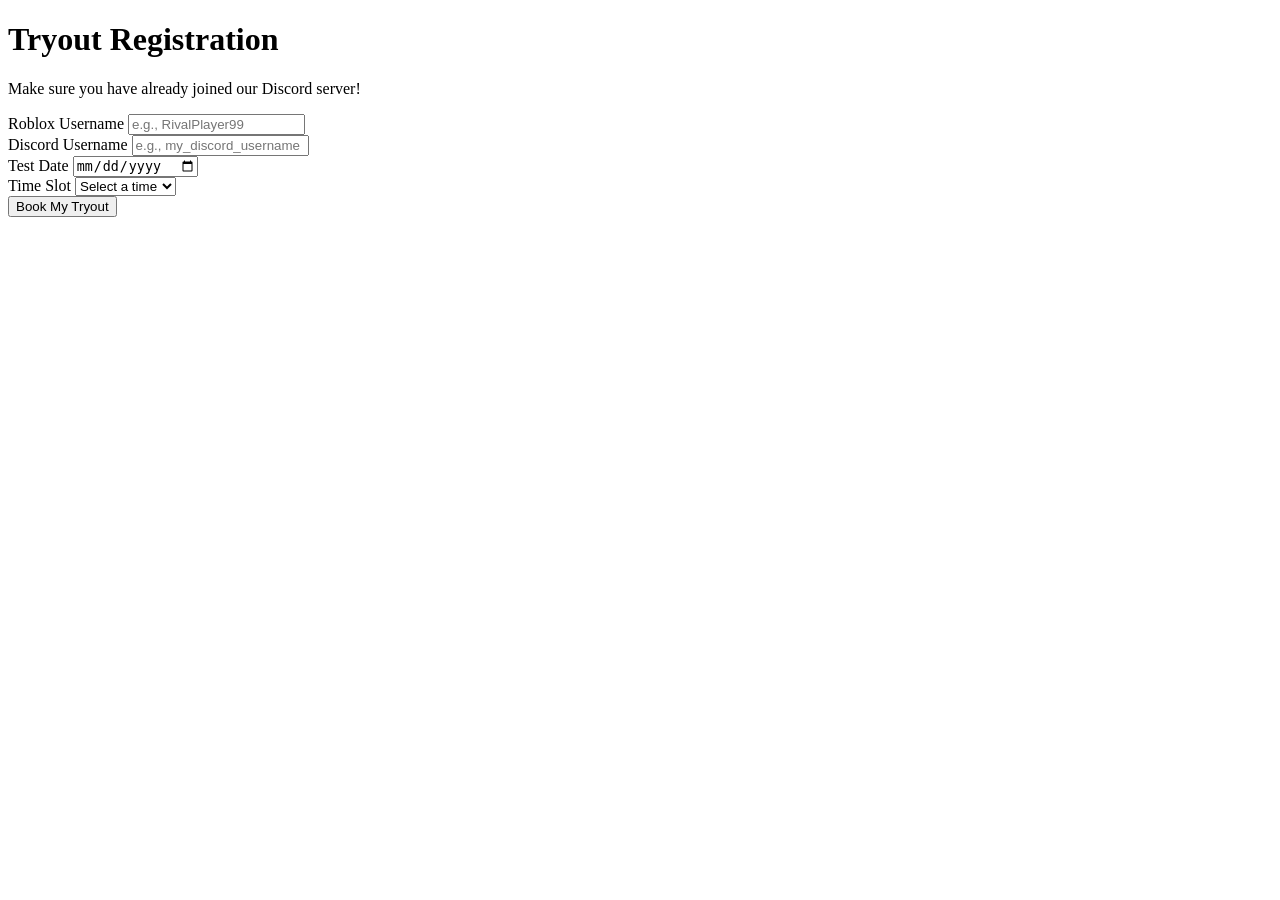
==== index.html @ 13860436 "Create index.html" ====
<!DOCTYPE html>
<html lang="en">
<head>
    <meta charset="UTF-8">
    <meta name="viewport" content="width=device-width, initial-scale=1.0">
    <title>Recruitment - RF1</title>
    <link rel="stylesheet" href="style.css">
</head>
<body>
    <div class="form-container">
        <h1>Tryout Registration</h1>
        <p class="subtitle">Make sure you have already joined our Discord server!</p>
        
        <!-- Connected to Formspree for email delivery -->
        <form action="https://formspree.io/f/mgaojaoy" method="POST">
            
            <div class="input-group">
                <label for="roblox">Roblox Username</label>
                <input type="text" id="roblox" name="Roblox Username" placeholder="e.g., RivalPlayer99" required>
            </div>

            <div class="input-group">
                <label for="discord">Discord Username</label>
                <input type="text" id="discord" name="Discord Username" placeholder="e.g., my_discord_username" required>
            </div>

            <div class="input-group">
                <label for="date">Test Date</label>
                <input type="date" id="date" name="Test Date" required>
            </div>

            <div class="input-group">
                <label for="time">Time Slot</label>
                <select id="time" name="Time Slot" required>
                    <option value="" disabled selected>Select a time</option>
                    <option value="14:00 - 15:00">14:00 - 15:00</option>
                    <option value="15:00 - 16:00">15:00 - 16:00</option>
                    <option value="16:00 - 17:00">16:00 - 17:00</option>
                    <option value="18:00 - 19:00">18:00 - 19:00</option>
                    <option value="20:00 - 21:00">20:00 - 21:00</option>
                </select>
            </div>

            <button type="submit">Book My Tryout</button>
        </form>
    </div>

    <script src="script.js"></script>
</body>
</html>
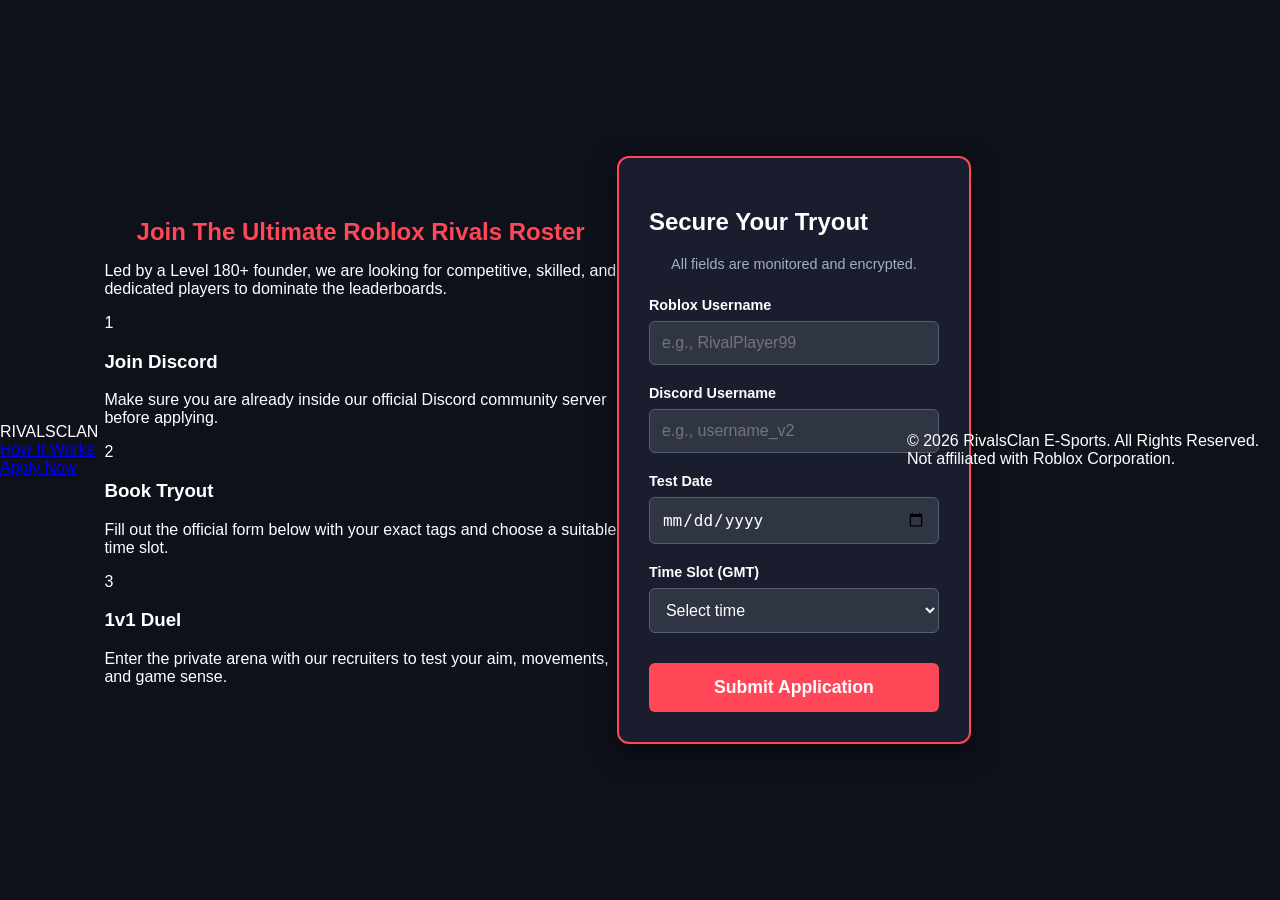
==== commit 72955c46: "Update index.html" ====
--- a/index.html
+++ b/index.html
@@ -3,47 +3,95 @@
 <head>
     <meta charset="UTF-8">
     <meta name="viewport" content="width=device-width, initial-scale=1.0">
-    <title>Recruitment - RF1</title>
+    <title>Roblox Rivals - Clan Recruitment</title>
     <link rel="stylesheet" href="style.css">
 </head>
 <body>
-    <div class="form-container">
-        <h1>Tryout Registration</h1>
-        <p class="subtitle">Make sure you have already joined our Discord server!</p>
-        
-        <!-- Connected to Formspree for email delivery -->
-        <form action="https://formspree.io/f/mgaojaoy" method="POST">
+
+    <!-- HEADER / NAVIGATION -->
+    <header class="main-header">
+        <div class="logo">RIVALS<span>CLAN</span></div>
+        <nav class="nav-links">
+            <a href="#how-it-works">How It Works</a>
+            <a href="#apply-form">Apply Now</a>
+        </nav>
+    </header>
+
+    <!-- HERO SECTION (EXPLANATIONS) -->
+    <section class="hero-section" id="how-it-works">
+        <div class="hero-content">
+            <h1>Join The Ultimate <span>Roblox Rivals</span> Roster</h1>
+            <p class="hero-desc">Led by a Level 180+ founder, we are looking for competitive, skilled, and dedicated players to dominate the leaderboards.</p>
             
-            <div class="input-group">
-                <label for="roblox">Roblox Username</label>
-                <input type="text" id="roblox" name="Roblox Username" placeholder="e.g., RivalPlayer99" required>
+            <div class="steps-container">
+                <div class="step-card">
+                    <div class="step-num">1</div>
+                    <h3>Join Discord</h3>
+                    <p>Make sure you are already inside our official Discord community server before applying.</p>
+                </div>
+                <div class="step-card">
+                    <div class="step-num">2</div>
+                    <h3>Book Tryout</h3>
+                    <p>Fill out the official form below with your exact tags and choose a suitable time slot.</p>
+                </div>
+                <div class="step-card">
+                    <div class="step-num">3</div>
+                    <h3>1v1 Duel</h3>
+                    <p>Enter the private arena with our recruiters to test your aim, movements, and game sense.</p>
+                </div>
             </div>
+        </div>
+    </section>
 
-            <div class="input-group">
-                <label for="discord">Discord Username</label>
-                <input type="text" id="discord" name="Discord Username" placeholder="e.g., my_discord_username" required>
-            </div>
+    <!-- FORM SECTION -->
+    <section class="form-section" id="apply-form">
+        <div class="form-container">
+            <h2>Secure Your Tryout</h2>
+            <p class="subtitle">All fields are monitored and encrypted.</p>
+            
+            <form action="https://formspree.io" method="POST">
+                
+                <!-- Redirect to success page after submission -->
+                <input type="hidden" name="_next" value="https://YOUR_GITHUB_USERNAME.github.io/YOUR_REPO_NAME/success.html">
+                
+                <div class="input-group">
+                    <label for="roblox">Roblox Username</label>
+                    <input type="text" id="roblox" name="Roblox Username" placeholder="e.g., RivalPlayer99" required>
+                </div>
 
-            <div class="input-group">
-                <label for="date">Test Date</label>
-                <input type="date" id="date" name="Test Date" required>
-            </div>
+                <div class="input-group">
+                    <label for="discord">Discord Username</label>
+                    <input type="text" id="discord" name="Discord Username" placeholder="e.g., username_v2" required>
+                </div>
 
-            <div class="input-group">
-                <label for="time">Time Slot</label>
-                <select id="time" name="Time Slot" required>
-                    <option value="" disabled selected>Select a time</option>
-                    <option value="14:00 - 15:00">14:00 - 15:00</option>
-                    <option value="15:00 - 16:00">15:00 - 16:00</option>
-                    <option value="16:00 - 17:00">16:00 - 17:00</option>
-                    <option value="18:00 - 19:00">18:00 - 19:00</option>
-                    <option value="20:00 - 21:00">20:00 - 21:00</option>
-                </select>
-            </div>
+                <div class="input-row">
+                    <div class="input-group">
+                        <label for="date">Test Date</label>
+                        <input type="date" id="date" name="Test Date" required>
+                    </div>
 
-            <button type="submit">Book My Tryout</button>
-        </form>
-    </div>
+                    <div class="input-group">
+                        <label for="time">Time Slot (GMT)</label>
+                        <select id="time" name="Time Slot" required>
+                            <option value="" disabled selected>Select time</option>
+                            <option value="14:00 - 15:00">14:00 - 15:00</option>
+                            <option value="15:00 - 16:00">15:00 - 16:00</option>
+                            <option value="16:00 - 17:00">16:00 - 17:00</option>
+                            <option value="18:00 - 19:00">18:00 - 19:00</option>
+                            <option value="20:00 - 21:00">20:00 - 21:00</option>
+                        </select>
+                    </div>
+                </div>
+
+                <button type="submit" class="submit-btn">Submit Application</button>
+            </form>
+        </div>
+    </section>
+
+    <!-- FOOTER -->
+    <footer class="main-footer">
+        <p>&copy; 2026 RivalsClan E-Sports. All Rights Reserved. Not affiliated with Roblox Corporation.</p>
+    </footer>
 
     <script src="script.js"></script>
 </body>
--- a/style.css
+++ b/style.css
@@ -0,0 +1,77 @@
+body {
+    background-color: #0f111a;
+    color: #ffffff;
+    font-family: 'Segoe UI', Tahoma, Geneva, Verdana, sans-serif;
+    display: flex;
+    justify-content: center;
+    align-items: center;
+    min-height: 100vh;
+    margin: 0;
+}
+
+.form-container {
+    background-color: #1a1d2e;
+    padding: 30px;
+    border-radius: 12px;
+    box-shadow: 0 8px 24px rgba(0, 0, 0, 0.5);
+    width: 100%;
+    max-width: 450px;
+    border: 2px solid #ff4757;
+}
+
+h1 {
+    text-align: center;
+    margin-bottom: 5px;
+    color: #ff4757;
+}
+
+.subtitle {
+    text-align: center;
+    font-size: 0.9rem;
+    color: #a4b0be;
+    margin-bottom: 25px;
+}
+
+.input-group {
+    margin-bottom: 20px;
+    display: flex;
+    flex-direction: column;
+}
+
+label {
+    margin-bottom: 8px;
+    font-weight: 600;
+    font-size: 0.9rem;
+}
+
+input, select {
+    background-color: #2f3542;
+    border: 1px solid #57606f;
+    color: white;
+    padding: 12px;
+    border-radius: 6px;
+    font-size: 1rem;
+    outline: none;
+}
+
+input:focus, select:focus {
+    border-color: #ff4757;
+}
+
+button {
+    background-color: #ff4757;
+    color: white;
+    border: none;
+    padding: 14px;
+    width: 100%;
+    border-radius: 6px;
+    font-size: 1.1rem;
+    font-weight: bold;
+    cursor: pointer;
+    transition: background 0.2s;
+    margin-top: 10px;
+}
+
+button:hover {
+    background-color: #ff6b81;
+}
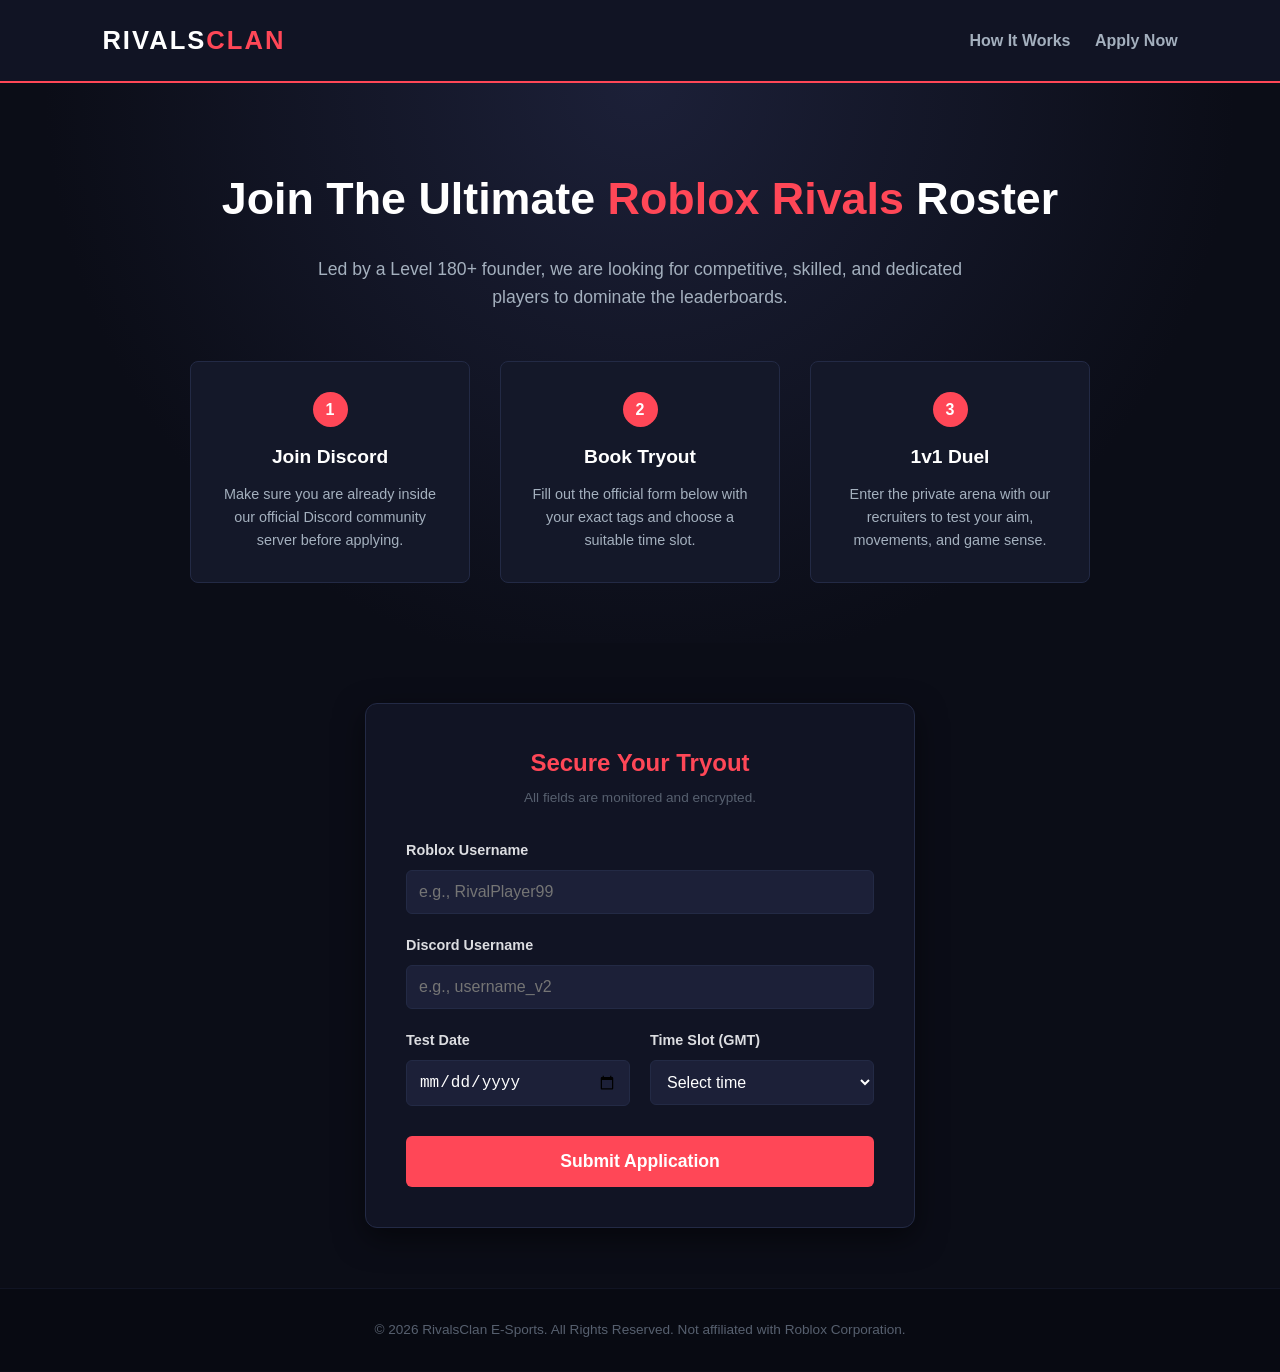
==== commit 79cf4bfa: "Update index.html" ====
--- a/index.html
+++ b/index.html
@@ -49,7 +49,7 @@
             <h2>Secure Your Tryout</h2>
             <p class="subtitle">All fields are monitored and encrypted.</p>
             
-            <form action="https://formspree.io" method="POST">
+            <form action="https://formspree.io/f/mgaojaoy" method="POST">
                 
                 <!-- Redirect to success page after submission -->
                 <input type="hidden" name="_next" value="https://YOUR_GITHUB_USERNAME.github.io/YOUR_REPO_NAME/success.html">
--- a/style.css
+++ b/style.css
@@ -1,35 +1,143 @@
+/* --- GLOBAL STYLES --- */
+* {
+    box-sizing: border-box;
+    margin: 0;
+    padding: 0;
+    scroll-behavior: smooth;
+}
+
 body {
-    background-color: #0f111a;
+    background-color: #0b0d17;
     color: #ffffff;
-    font-family: 'Segoe UI', Tahoma, Geneva, Verdana, sans-serif;
-    display: flex;
-    justify-content: center;
+    font-family: 'Segoe UI', Arial, sans-serif;
+    line-height: 1.6;
+}
+
+/* --- HEADER --- */
+.main-header {
+    display: flex;
+    justify-content: space-between;
     align-items: center;
-    min-height: 100vh;
-    margin: 0;
+    padding: 20px 8%;
+    background-color: #111424;
+    border-bottom: 2px solid #ff4757;
+    position: sticky;
+    top: 0;
+    z-index: 100;
+}
+
+.logo {
+    font-size: 1.6rem;
+    font-weight: 800;
+    letter-spacing: 2px;
+}
+
+.logo span {
+    color: #ff4757;
+}
+
+.nav-links a {
+    color: #a4b0be;
+    text-decoration: none;
+    margin-left: 20px;
+    font-weight: 600;
+    transition: color 0.3s;
+}
+
+.nav-links a:hover {
+    color: #ff4757;
+}
+
+/* --- HERO SECTION --- */
+.hero-section {
+    padding: 80px 8% 60px 8%;
+    text-align: center;
+    background: radial-gradient(circle at top, #1c2038 0%, #0b0d17 70%);
+}
+
+.hero-section h1 {
+    font-size: 2.8rem;
+    margin-bottom: 20px;
+    font-weight: 800;
+}
+
+.hero-section h1 span {
+    color: #ff4757;
+}
+
+.hero-desc {
+    max-width: 700px;
+    margin: 0 auto 50px auto;
+    color: #a4b0be;
+    font-size: 1.1rem;
+}
+
+.steps-container {
+    display: flex;
+    justify-content: center;
+    gap: 30px;
+    flex-wrap: wrap;
+}
+
+.step-card {
+    background-color: #141829;
+    padding: 30px;
+    border-radius: 8px;
+    width: 280px;
+    border: 1px solid #232a45;
+    position: relative;
+}
+
+.step-num {
+    background-color: #ff4757;
+    width: 35px;
+    height: 35px;
+    border-radius: 50%;
+    display: flex;
+    align-items: center;
+    justify-content: center;
+    font-weight: bold;
+    margin: 0 auto 15px auto;
+}
+
+.step-card h3 {
+    margin-bottom: 10px;
+    font-size: 1.2rem;
+}
+
+.step-card p {
+    font-size: 0.9rem;
+    color: #a4b0be;
+}
+
+/* --- FORM SECTION --- */
+.form-section {
+    padding: 60px 8%;
+    display: flex;
+    justify-content: center;
 }
 
 .form-container {
-    background-color: #1a1d2e;
-    padding: 30px;
+    background-color: #111424;
+    padding: 40px;
     border-radius: 12px;
-    box-shadow: 0 8px 24px rgba(0, 0, 0, 0.5);
     width: 100%;
-    max-width: 450px;
-    border: 2px solid #ff4757;
-}
-
-h1 {
-    text-align: center;
+    max-width: 550px;
+    border: 1px solid #232a45;
+    box-shadow: 0 10px 30px rgba(0,0,0,0.5);
+}
+
+.form-container h2 {
+    text-align: center;
+    color: #ff4757;
     margin-bottom: 5px;
-    color: #ff4757;
 }
 
 .subtitle {
     text-align: center;
-    font-size: 0.9rem;
-    color: #a4b0be;
-    margin-bottom: 25px;
+    font-size: 0.85rem;
+    color: #57606f;
+    margin-bottom: 30px;
 }
 
 .input-group {
@@ -38,31 +146,42 @@
     flex-direction: column;
 }
 
+.input-row {
+    display: flex;
+    gap: 20px;
+}
+
+.input-row .input-group {
+    flex: 1;
+}
+
 label {
     margin-bottom: 8px;
+    font-size: 0.9rem;
     font-weight: 600;
-    font-size: 0.9rem;
+    color: #dcdde1;
 }
 
 input, select {
-    background-color: #2f3542;
-    border: 1px solid #57606f;
-    color: white;
+    background-color: #1c2038;
+    border: 1px solid #232a45;
+    color: #fff;
     padding: 12px;
     border-radius: 6px;
     font-size: 1rem;
     outline: none;
+    transition: border 0.3s;
 }
 
 input:focus, select:focus {
     border-color: #ff4757;
 }
 
-button {
+.submit-btn {
     background-color: #ff4757;
     color: white;
     border: none;
-    padding: 14px;
+    padding: 15px;
     width: 100%;
     border-radius: 6px;
     font-size: 1.1rem;
@@ -72,6 +191,91 @@
     margin-top: 10px;
 }
 
-button:hover {
+.submit-btn:hover {
     background-color: #ff6b81;
 }
+
+/* --- FOOTER --- */
+.main-footer {
+    text-align: center;
+    padding: 30px 8%;
+    background-color: #080a12;
+    color: #57606f;
+    font-size: 0.85rem;
+    border-top: 1px solid #111424;
+}
+
+/* --- SUCCESS PAGE SPECIFIC --- */
+.success-wrapper {
+    display: flex;
+    justify-content: center;
+    align-items: center;
+    min-height: 100vh;
+    background-color: #0b0d17;
+    padding: 20px;
+}
+
+.success-card {
+    background-color: #111424;
+    padding: 40px;
+    border-radius: 12px;
+    text-align: center;
+    max-width: 500px;
+    width: 100%;
+    border: 2px solid #2ed573; /* Green theme for success */
+    box-shadow: 0 10px 30px rgba(0,0,0,0.5);
+}
+
+.success-icon {
+    font-size: 3rem;
+    color: #2ed573;
+    margin-bottom: 20px;
+}
+
+.success-card h1 {
+    margin-bottom: 15px;
+    font-size: 2rem;
+}
+
+.success-card p {
+    color: #a4b0be;
+    margin-bottom: 25px;
+}
+
+.next-steps {
+    background-color: #1c2038;
+    padding: 20px;
+    border-radius: 8px;
+    text-align: left;
+    margin-bottom: 30px;
+}
+
+.next-steps h4 {
+    color: #2ed573;
+    margin-bottom: 10px;
+}
+
+.next-steps ul {
+    list-style-position: inside;
+    color: #dcdde1;
+    font-size: 0.9rem;
+}
+
+.next-steps li {
+    margin-bottom: 8px;
+}
+
+.back-btn {
+    display: inline-block;
+    background-color: #232a45;
+    color: white;
+    text-decoration: none;
+    padding: 12px 30px;
+    border-radius: 6px;
+    font-weight: 600;
+    transition: background 0.2s;
+}
+
+.back-btn:hover {
+    background-color: #2f385c;
+}
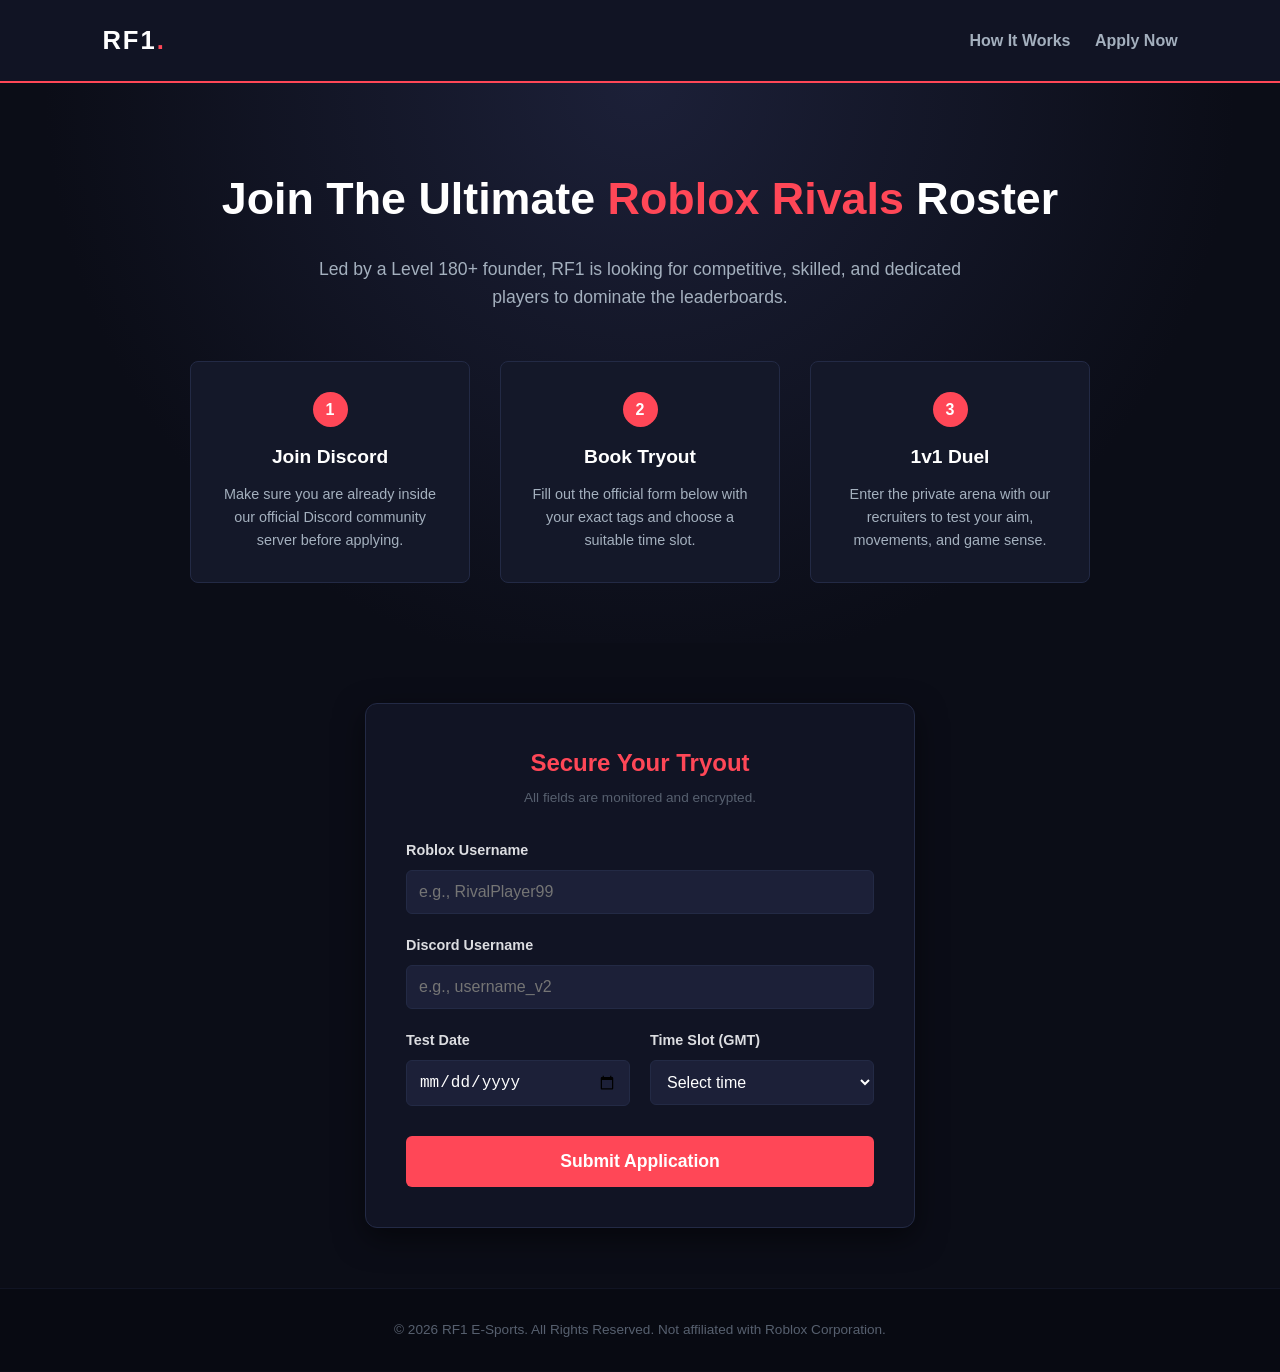
==== commit 190bf565: "Update index.html" ====
--- a/index.html
+++ b/index.html
@@ -3,14 +3,14 @@
 <head>
     <meta charset="UTF-8">
     <meta name="viewport" content="width=device-width, initial-scale=1.0">
-    <title>Roblox Rivals - Clan Recruitment</title>
+    <title>RF1 - Clan Recruitment</title>
     <link rel="stylesheet" href="style.css">
 </head>
 <body>
 
-    <!-- HEADER / NAVIGATION -->
+    <!-- HEADER -->
     <header class="main-header">
-        <div class="logo">RIVALS<span>CLAN</span></div>
+        <div class="logo">RF1<span>.</span></div>
         <nav class="nav-links">
             <a href="#how-it-works">How It Works</a>
             <a href="#apply-form">Apply Now</a>
@@ -21,7 +21,7 @@
     <section class="hero-section" id="how-it-works">
         <div class="hero-content">
             <h1>Join The Ultimate <span>Roblox Rivals</span> Roster</h1>
-            <p class="hero-desc">Led by a Level 180+ founder, we are looking for competitive, skilled, and dedicated players to dominate the leaderboards.</p>
+            <p class="hero-desc">Led by a Level 180+ founder, RF1 is looking for competitive, skilled, and dedicated players to dominate the leaderboards.</p>
             
             <div class="steps-container">
                 <div class="step-card">
@@ -51,7 +51,6 @@
             
             <form action="https://formspree.io/f/mgaojaoy" method="POST">
                 
-                <!-- Redirect to success page after submission -->
                 <input type="hidden" name="_next" value="https://YOUR_GITHUB_USERNAME.github.io/YOUR_REPO_NAME/success.html">
                 
                 <div class="input-group">
@@ -90,7 +89,7 @@
 
     <!-- FOOTER -->
     <footer class="main-footer">
-        <p>&copy; 2026 RivalsClan E-Sports. All Rights Reserved. Not affiliated with Roblox Corporation.</p>
+        <p>&copy; 2026 RF1 E-Sports. All Rights Reserved. Not affiliated with Roblox Corporation.</p>
     </footer>
 
     <script src="script.js"></script>
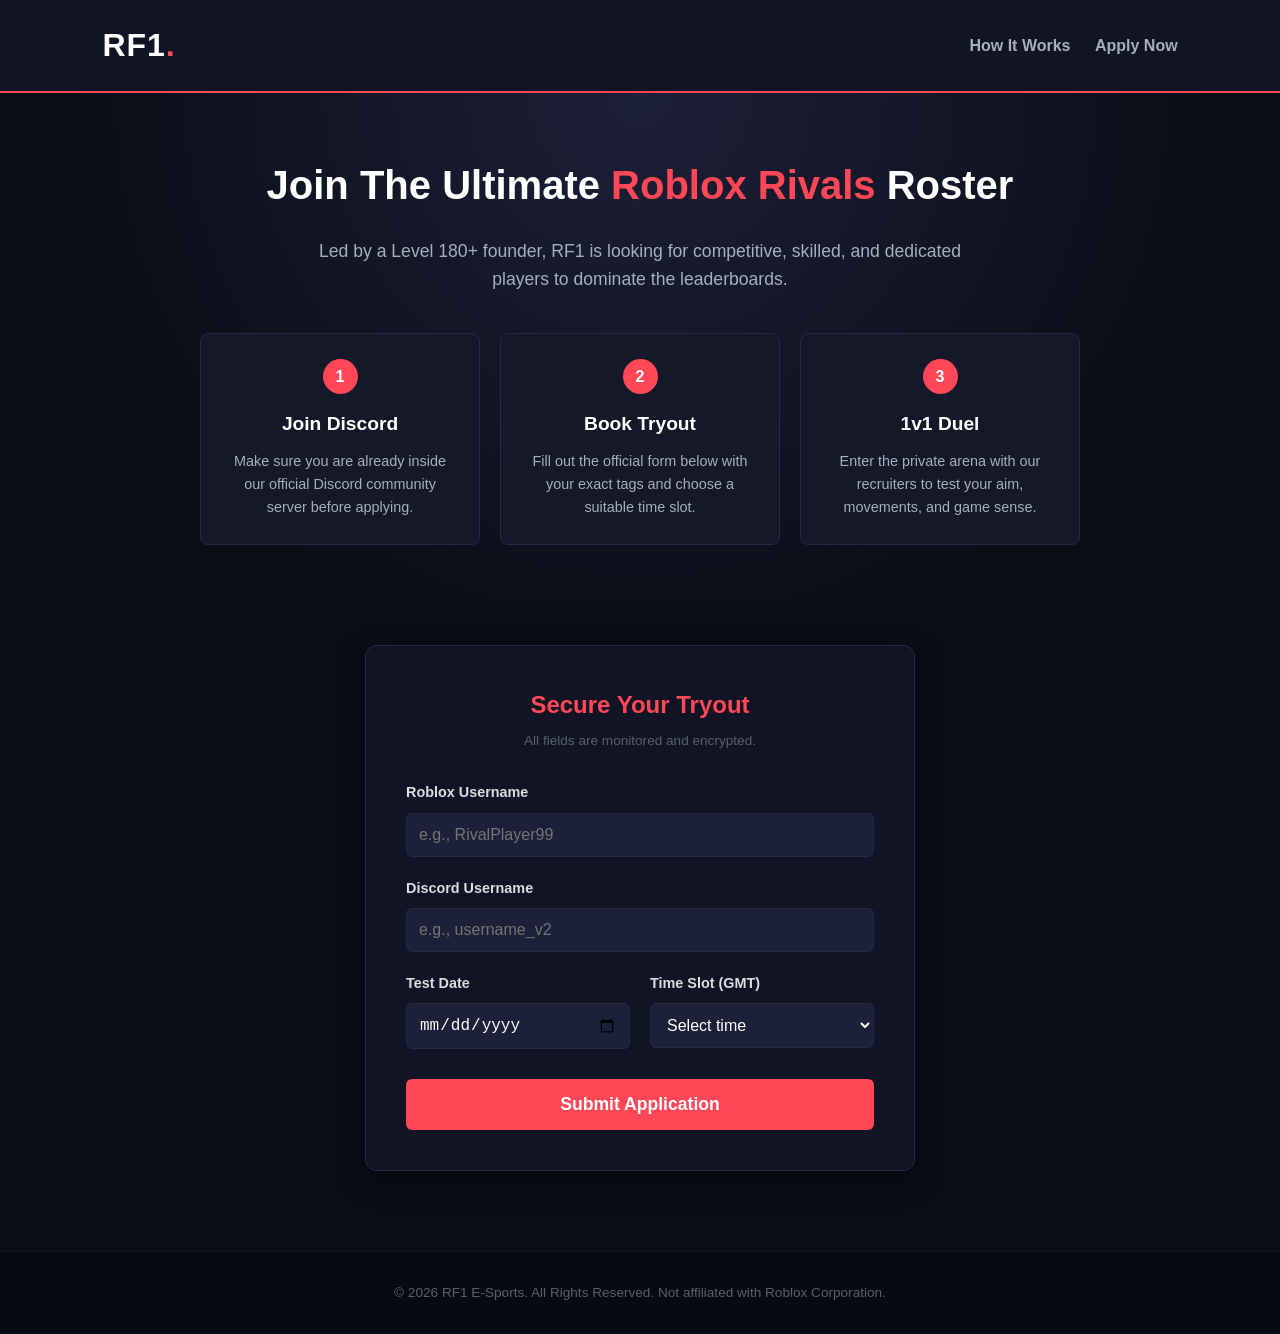
==== commit 9977e70d: "Update index.html" ====
--- a/index.html
+++ b/index.html
@@ -51,7 +51,7 @@
             
             <form action="https://formspree.io/f/mgaojaoy" method="POST">
                 
-                <input type="hidden" name="_next" value="https://YOUR_GITHUB_USERNAME.github.io/YOUR_REPO_NAME/success.html">
+                <input type="hidden" name="_next" value="https://Raf1Off.github.io/success.html">
                 
                 <div class="input-group">
                     <label for="roblox">Roblox Username</label>
--- a/style.css
+++ b/style.css
@@ -21,15 +21,12 @@
     padding: 20px 8%;
     background-color: #111424;
     border-bottom: 2px solid #ff4757;
-    position: sticky;
-    top: 0;
-    z-index: 100;
 }
 
 .logo {
-    font-size: 1.6rem;
-    font-weight: 800;
-    letter-spacing: 2px;
+    font-size: 2rem;
+    font-weight: 900;
+    letter-spacing: 1px;
 }
 
 .logo span {
@@ -50,13 +47,13 @@
 
 /* --- HERO SECTION --- */
 .hero-section {
-    padding: 80px 8% 60px 8%;
+    padding: 60px 8%;
     text-align: center;
     background: radial-gradient(circle at top, #1c2038 0%, #0b0d17 70%);
 }
 
 .hero-section h1 {
-    font-size: 2.8rem;
+    font-size: 2.5rem;
     margin-bottom: 20px;
     font-weight: 800;
 }
@@ -67,7 +64,7 @@
 
 .hero-desc {
     max-width: 700px;
-    margin: 0 auto 50px auto;
+    margin: 0 auto 40px auto;
     color: #a4b0be;
     font-size: 1.1rem;
 }
@@ -75,17 +72,17 @@
 .steps-container {
     display: flex;
     justify-content: center;
-    gap: 30px;
+    gap: 20px;
     flex-wrap: wrap;
+    margin-top: 20px;
 }
 
 .step-card {
     background-color: #141829;
-    padding: 30px;
+    padding: 25px;
     border-radius: 8px;
     width: 280px;
     border: 1px solid #232a45;
-    position: relative;
 }
 
 .step-num {
@@ -112,7 +109,7 @@
 
 /* --- FORM SECTION --- */
 .form-section {
-    padding: 60px 8%;
+    padding: 40px 8% 80px 8%;
     display: flex;
     justify-content: center;
 }
@@ -171,6 +168,7 @@
     font-size: 1rem;
     outline: none;
     transition: border 0.3s;
+    width: 100%;
 }
 
 input:focus, select:focus {
@@ -204,78 +202,3 @@
     font-size: 0.85rem;
     border-top: 1px solid #111424;
 }
-
-/* --- SUCCESS PAGE SPECIFIC --- */
-.success-wrapper {
-    display: flex;
-    justify-content: center;
-    align-items: center;
-    min-height: 100vh;
-    background-color: #0b0d17;
-    padding: 20px;
-}
-
-.success-card {
-    background-color: #111424;
-    padding: 40px;
-    border-radius: 12px;
-    text-align: center;
-    max-width: 500px;
-    width: 100%;
-    border: 2px solid #2ed573; /* Green theme for success */
-    box-shadow: 0 10px 30px rgba(0,0,0,0.5);
-}
-
-.success-icon {
-    font-size: 3rem;
-    color: #2ed573;
-    margin-bottom: 20px;
-}
-
-.success-card h1 {
-    margin-bottom: 15px;
-    font-size: 2rem;
-}
-
-.success-card p {
-    color: #a4b0be;
-    margin-bottom: 25px;
-}
-
-.next-steps {
-    background-color: #1c2038;
-    padding: 20px;
-    border-radius: 8px;
-    text-align: left;
-    margin-bottom: 30px;
-}
-
-.next-steps h4 {
-    color: #2ed573;
-    margin-bottom: 10px;
-}
-
-.next-steps ul {
-    list-style-position: inside;
-    color: #dcdde1;
-    font-size: 0.9rem;
-}
-
-.next-steps li {
-    margin-bottom: 8px;
-}
-
-.back-btn {
-    display: inline-block;
-    background-color: #232a45;
-    color: white;
-    text-decoration: none;
-    padding: 12px 30px;
-    border-radius: 6px;
-    font-weight: 600;
-    transition: background 0.2s;
-}
-
-.back-btn:hover {
-    background-color: #2f385c;
-}
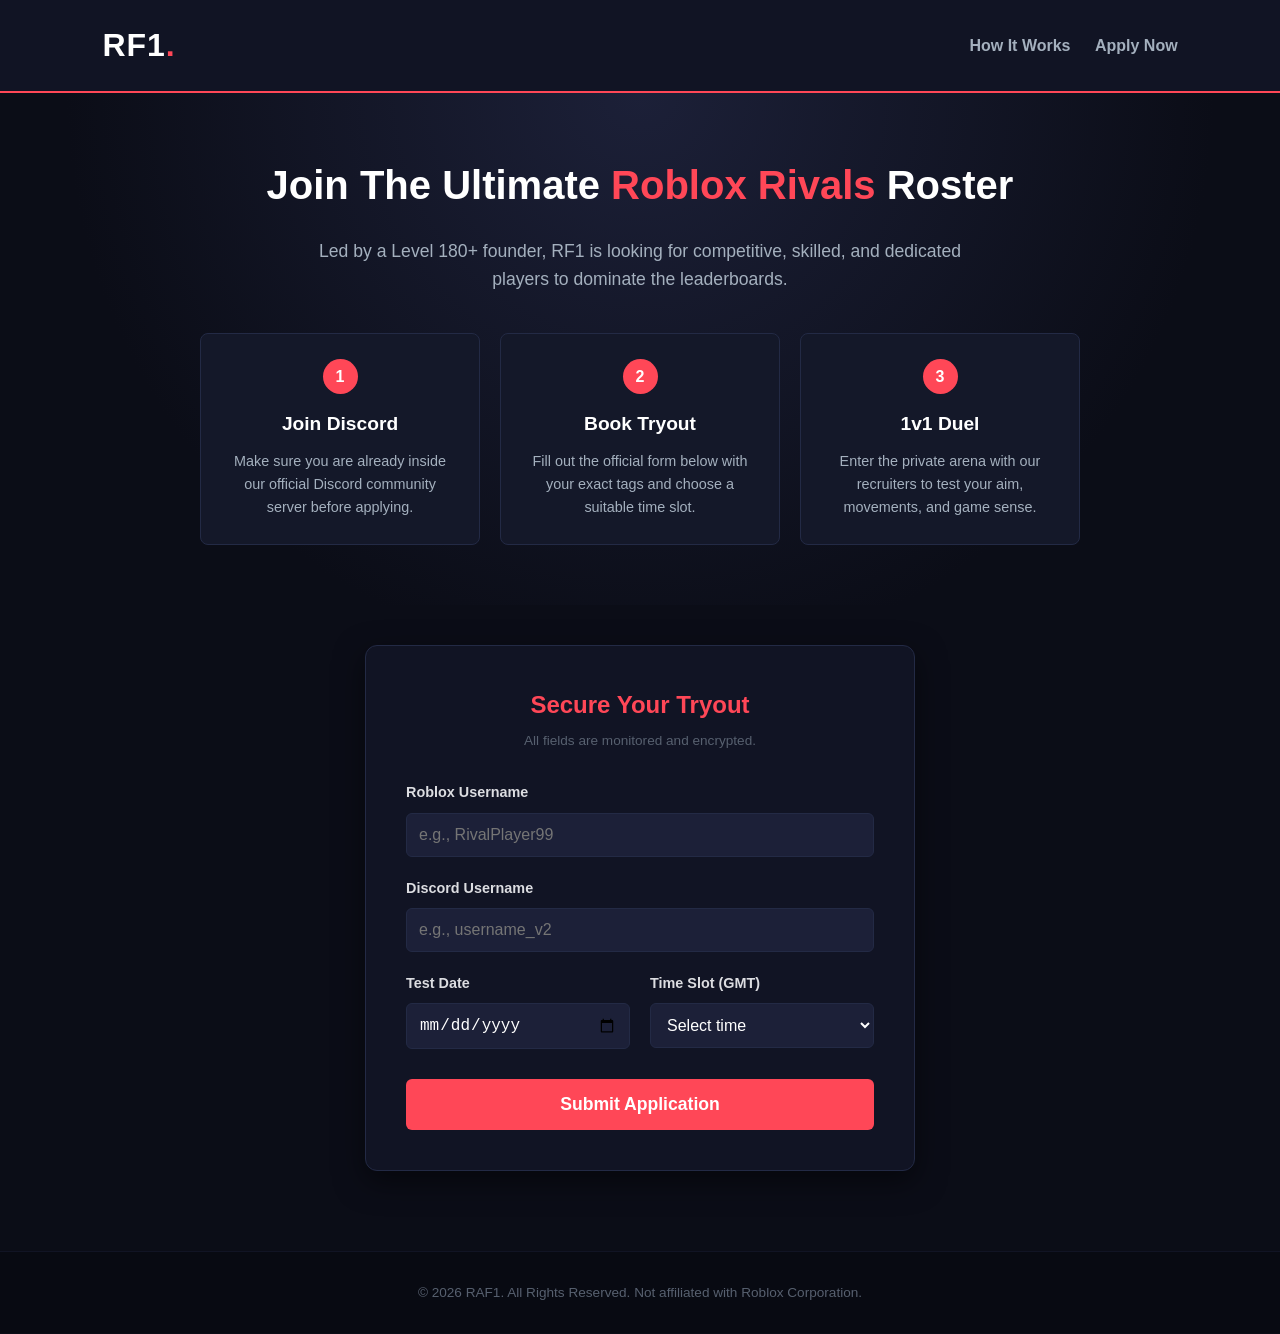
==== commit f64ecc31: "Update index.html" ====
--- a/index.html
+++ b/index.html
@@ -49,10 +49,17 @@
             <h2>Secure Your Tryout</h2>
             <p class="subtitle">All fields are monitored and encrypted.</p>
             
-            <form action="https://formspree.io/f/mgaojaoy" method="POST">
+            <!-- FORM CONNECTED TO WEB3FORMS -->
+            <form action="https://api.web3forms.com/submit" method="POST">
                 
-                <input type="hidden" name="_next" value="https://Raf1Off.github.io/success.html">
+                <!-- Web3Forms Access Key activated -->
+                <input type="hidden" name="access_key" value="a7346110-675b-45d4-b980-ed89ae3de373">
                 
+                <!-- ATTENTION : Remplace bien cette URL par le vrai lien en ligne de ton success.html -->
+                <input type="hidden" name="redirect" value="https://raf1off.github.io/success.html">
+                
+                <input type="hidden" name="subject" value="New RF1 Tryout Application!">
+
                 <div class="input-group">
                     <label for="roblox">Roblox Username</label>
                     <input type="text" id="roblox" name="Roblox Username" placeholder="e.g., RivalPlayer99" required>
@@ -89,7 +96,7 @@
 
     <!-- FOOTER -->
     <footer class="main-footer">
-        <p>&copy; 2026 RF1 E-Sports. All Rights Reserved. Not affiliated with Roblox Corporation.</p>
+        <p>&copy; 2026 RAF1. All Rights Reserved. Not affiliated with Roblox Corporation.</p>
     </footer>
 
     <script src="script.js"></script>
